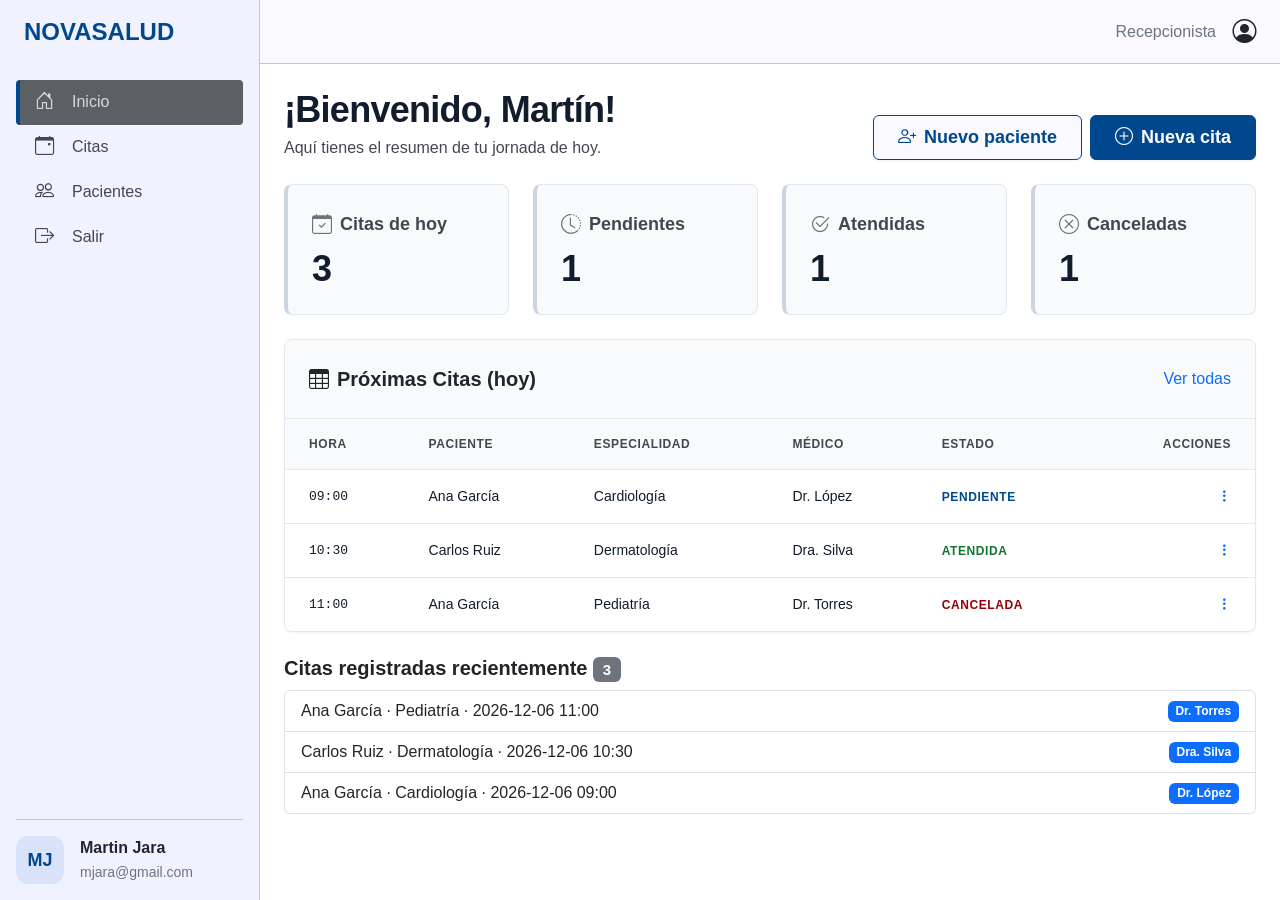
==== recepcionista/inicio.html @ 0fee8f6a "Primer commit" ====
<!DOCTYPE html>
<html lang="es">
<head>
    <meta charset="UTF-8" />
    <meta name="viewport" content="width=device-width, initial-scale=1.0" />
    <title>Inicio</title>
    <link rel="icon" type="image/svg+xml" href="assets/hospital-regular-full.svg">
    <link href="https://cdn.jsdelivr.net/npm/bootstrap@5.3.2/dist/css/bootstrap.min.css" rel="stylesheet" />
    <link rel="stylesheet" href="https://cdn.jsdelivr.net/npm/bootstrap-icons@1.11.3/font/bootstrap-icons.min.css" />
    <link rel="stylesheet" href="/css/styles_inicio.css" />
    </head>
    <body>


    <nav class="sidebar d-flex flex-column">
        <div class="sidebar-header">
        <h1 class="sidebar-brand">NOVASALUD</h1>
        </div>
        <ul class="nav nav-pills flex-column mb-auto">
        <li class="nav-item"><a href="#" class="nav-link active"><i class="bi bi-house-door"></i> Inicio</a></li>
        <li class="nav-item"><a href="#" class="nav-link"><i class="bi bi-calendar-event"></i> Citas</a></li>
        <li class="nav-item"><a href="#" class="nav-link"><i class="bi bi-people"></i> Pacientes</a></li>
        <li class="nav-item"><a href="/index.html" class="nav-link"><i class="bi bi-box-arrow-right"></i> Salir</a></li>
        </ul>
        <div class="sidebar-footer">
        <div class="d-flex align-items-center gap-3">
            <div class="avatar">MJ</div>
            <div>
            <div class="fw-semibold text-dark">Martin Jara</div>
            <small class="text-secondary">mjara@gmail.com</small>
            </div>
        </div>
        </div>
    </nav>

    <!-- ====== CONTENIDO PRINCIPAL ====== -->
    <main class="main-content">
        <header class="top-header d-flex justify-content-end align-items-center">
        <span class="text-secondary me-3">Recepcionista</span>
        <i class="bi bi-person-circle fs-4"></i>
        </header>

        <div class="container-fluid px-4 py-4">

        <div class="row align-items-end mb-4">
            <div class="col">
            <h1 class="welcome-title">¡Bienvenido, Martín!</h1>
            <p class="welcome-sub">Aquí tienes el resumen de tu jornada de hoy.</p>
            </div>
            <div class="col-auto d-flex gap-2">
            <button class="btn btn-outline-primary d-flex align-items-center gap-2" data-bs-toggle="modal" data-bs-target="#modalPaciente">
                <i class="bi bi-person-plus"></i> Nuevo paciente
            </button>
            <button class="btn btn-primary d-flex align-items-center gap-2" data-bs-toggle="modal" data-bs-target="#modalCita">
                <i class="bi bi-plus-circle"></i> Nueva cita
            </button>
            </div>
        </div>

        <!-- TARJETAS DE MÉTRICAS -->
        <div class="row g-4 mb-4" id="metricsContainer">
            <!-- Se llenan con JS -->
        </div>

        <!-- TABLA DE PRÓXIMAS CITAS (hoy) -->
        <div class="table-container mb-4">
            <div class="table-header d-flex justify-content-between align-items-center">
            <div class="d-flex align-items-center gap-2">
                <i class="bi bi-table fs-5"></i>
                <span class="fw-semibold fs-5">Próximas Citas (hoy)</span>
            </div>
            <a href="#" class="text-decoration-none text-primary">Ver todas</a>
            </div>
            <div class="table-responsive">
            <table class="table table-hover align-middle">
                <thead>
                <tr>
                    <th>HORA</th>
                    <th>PACIENTE</th>
                    <th>ESPECIALIDAD</th>
                    <th>MÉDICO</th>
                    <th>ESTADO</th>
                    <th class="text-end">ACCIONES</th>
                </tr>
                </thead>
                <tbody id="tableBody">
                <!-- Filas desde JS -->
                </tbody>
            </table>
            </div>
        </div>

        <!-- CITAS REGISTRADAS RECIENTEMENTE-->
        <div class="row">
            <div class="col-12">
            <h5 class="fw-bold">Citas registradas recientemente <span class="badge bg-secondary" id="citasCount">0</span></h5>
            <ul id="listaCitas" class="list-group"></ul>
            </div>
        </div>

        </div> 
    </main>

    <!-- MODAL NUEVO PACIENTE  -->
    <div class="modal fade" id="modalPaciente" tabindex="-1" aria-labelledby="modalPacienteLabel" aria-hidden="true">
        <div class="modal-dialog modal-lg">
        <div class="modal-content">
            <div class="modal-header">
            <h5 class="modal-title fw-bold" id="modalPacienteLabel" style="color:#00478d;">Nuevo Paciente</h5>
            <button type="button" class="btn-close" data-bs-dismiss="modal"></button>
            </div>
            <div class="modal-body">
            <h6 class="fw-semibold mb-3">Datos Personales</h6>
            <form id="formPaciente">
                <div class="row g-3">
                <div class="col-md-6">
                    <label class="form-label small fw-bold text-uppercase" style="letter-spacing:0.6px;">DNI</label>
                    <input type="text" class="form-control" id="pacienteDni" placeholder="Ingrese número de documento" required />
                </div>
                <div class="col-md-6">
                    <label class="form-label small fw-bold text-uppercase" style="letter-spacing:0.6px;">Nombres</label>
                    <input type="text" class="form-control" id="pacienteNombres" placeholder="Nombres del paciente" required />
                </div>
                <div class="col-md-6">
                    <label class="form-label small fw-bold text-uppercase" style="letter-spacing:0.6px;">Apellidos</label>
                    <input type="text" class="form-control" id="pacienteApellidos" placeholder="Apellidos del paciente" required />
                </div>
                <div class="col-md-6">
                    <label class="form-label small fw-bold text-uppercase" style="letter-spacing:0.6px;">Fecha de Nacimiento</label>
                    <input type="date" class="form-control" id="pacienteFechaNac" required />
                </div>
                </div>
                <h6 class="fw-semibold mt-4 mb-3">Contacto</h6>
                <div class="row g-3">
                <div class="col-md-6">
                    <label class="form-label small fw-bold text-uppercase" style="letter-spacing:0.6px;">Teléfono</label>
                    <input type="tel" class="form-control" id="pacienteTelefono" placeholder="+51 999 999 999" />
                </div>
                <div class="col-md-6">
                    <label class="form-label small fw-bold text-uppercase" style="letter-spacing:0.6px;">Correo electrónico</label>
                    <input type="email" class="form-control" id="pacienteCorreo" placeholder="ejemplo@correo.com" />
                </div>
                <div class="col-12">
                    <label class="form-label small fw-bold text-uppercase" style="letter-spacing:0.6px;">Dirección</label>
                    <input type="text" class="form-control" id="pacienteDireccion" placeholder="Av. Principal 123, Distrito" />
                </div>
                </div>
            </form>
            </div>
            <div class="modal-footer">
            <button type="button" class="btn btn-outline-secondary" data-bs-dismiss="modal">Cancelar</button>
            <button type="button" class="btn" id="btnGuardarPaciente" style="background:#00478d; color:#fff;">Registrar</button>
            </div>
        </div>
        </div>
    </div>

    <!-- MODAL NUEVA CITA-->
    <div class="modal fade" id="modalCita" tabindex="-1" aria-labelledby="modalCitaLabel" aria-hidden="true">
        <div class="modal-dialog modal-lg">
        <div class="modal-content">
            <div class="modal-header">
            <h5 class="modal-title fw-bold" id="modalCitaLabel" style="color:#00478d;">Nueva Cita</h5>
            <button type="button" class="btn-close" data-bs-dismiss="modal"></button>
            </div>
            <div class="modal-body">
            <form id="formCita">
                <div class="mb-3">
                <label class="form-label small fw-bold text-uppercase" style="letter-spacing:0.6px;">Paciente</label>
                <select class="form-select" id="citaPaciente" required>
                    <option value="">Buscar por DNI o Nombre...</option>
                </select>
                </div>
                <div class="row g-3">
                <div class="col-md-6">
                    <label class="form-label small fw-bold text-uppercase" style="letter-spacing:0.6px;">Especialidad</label>
                    <select class="form-select" id="citaEspecialidad" required>
                    <option value="">Seleccione especialidad</option>
                    <option>Cardiología</option>
                    <option>Dermatología</option>
                    <option>Pediatría</option>
                    <option>Oftalmología</option>
                    <option>Traumatología</option>
                    </select>
                </div>
                <div class="col-md-6">
                    <label class="form-label small fw-bold text-uppercase" style="letter-spacing:0.6px;">Sede</label>
                    <select class="form-select" id="citaSede" required>
                    <option value="">Seleccione sede</option>
                    <option>Sede Central</option>
                    <option>Sede Norte</option>
                    <option>Sede Sur</option>
                    </select>
                </div>
                <div class="col-md-6">
                    <label class="form-label small fw-bold text-uppercase" style="letter-spacing:0.6px;">Médico</label>
                    <select class="form-select" id="citaMedico" required>
                    <option value="">Seleccione un médico</option>
                    <option>Dr. López</option>
                    <option>Dra. Silva</option>
                    <option>Dr. Torres</option>
                    <option>Dra. Vega</option>
                    </select>
                </div>
                <div class="col-md-6">
                    <label class="form-label small fw-bold text-uppercase" style="letter-spacing:0.6px;">Fecha</label>
                    <input type="date" class="form-control" id="citaFecha" required />
                </div>
                <div class="col-md-6">
                    <label class="form-label small fw-bold text-uppercase" style="letter-spacing:0.6px;">Horario</label>
                    <select class="form-select" id="citaHorario" required>
                    <option value="">Seleccione horario</option>
                    <option>08:00</option><option>08:30</option><option>09:00</option>
                    <option>09:30</option><option>10:00</option><option>10:30</option>
                    <option>11:00</option><option>11:30</option><option>12:00</option>
                    </select>
                </div>
                <div class="col-12">
                    <label class="form-label small fw-bold text-uppercase" style="letter-spacing:0.6px;">Motivo de la consulta</label>
                    <textarea class="form-control" id="citaMotivo" rows="2" placeholder="Breve descripción del motivo de la cita..."></textarea>
                </div>
                </div>
            </form>
            </div>
            <div class="modal-footer">
            <button type="button" class="btn btn-outline-secondary" data-bs-dismiss="modal">Cancelar</button>
            <button type="button" class="btn" id="btnGuardarCita" style="background:#00478d; color:#fff;">Registrar</button>
            </div>
        </div>
        </div>
    </div>


    <!-- MODAL DETALLE DE CITA -->
    <div class="modal fade" id="modalDetalleCita" tabindex="-1" aria-hidden="true">
        <div class="modal-dialog">
        <div class="modal-content">
            <div class="modal-header">
            <h5 class="modal-title fw-bold" style="color:#00478d;">Detalle de cita</h5>
            <button type="button" class="btn-close" data-bs-dismiss="modal"></button>
            </div>
            <div class="modal-body" id="detalleCitaBody">
            <!-- Se llena con JS -->
            </div>
            <div class="modal-footer">
            <button type="button" class="btn btn-secondary" data-bs-dismiss="modal">Cerrar</button>
            </div>
        </div>
        </div>
    </div>

    <!-- MODAL REPROGRAMAR CITA-->
    <div class="modal fade" id="modalReprogramar" tabindex="-1" aria-hidden="true">
        <div class="modal-dialog modal-lg">
        <div class="modal-content">
            <div class="modal-header">
            <h5 class="modal-title fw-bold" style="color:#00478d;">Reprogramar cita</h5>
            <button type="button" class="btn-close" data-bs-dismiss="modal"></button>
            </div>
            <div class="modal-body">
            <form id="formReprogramar">
                <div class="mb-3">
                <label class="form-label small fw-bold text-uppercase" style="letter-spacing:0.6px;">Paciente</label>
                <input type="text" class="form-control" id="reprogramarPaciente" disabled />
                </div>
                <div class="row g-3">
                <div class="col-md-6">
                    <label class="form-label small fw-bold text-uppercase" style="letter-spacing:0.6px;">Sede</label>
                    <select class="form-select" id="reprogramarSede">
                    <option>Sede Central</option>
                    <option>Sede Norte</option>
                    <option>Sede Sur</option>
                    </select>
                </div>
                <div class="col-md-6">
                    <label class="form-label small fw-bold text-uppercase" style="letter-spacing:0.6px;">Especialidad</label>
                    <select class="form-select" id="reprogramarEspecialidad">
                    <option>Cardiología</option>
                    <option>Dermatología</option>
                    <option>Pediatría</option>
                    <option>Oftalmología</option>
                    <option>Traumatología</option>
                    </select>
                </div>
                <div class="col-md-6">
                    <label class="form-label small fw-bold text-uppercase" style="letter-spacing:0.6px;">Médico</label>
                    <select class="form-select" id="reprogramarMedico">
                    <option>Dr. López</option>
                    <option>Dra. Silva</option>
                    <option>Dr. Torres</option>
                    <option>Dra. Vega</option>
                    </select>
                </div>
                <div class="col-md-6">
                    <label class="form-label small fw-bold text-uppercase" style="letter-spacing:0.6px;">Fecha</label>
                    <input type="date" class="form-control" id="reprogramarFecha" />
                </div>
                <div class="col-12">
                    <label class="form-label small fw-bold text-uppercase" style="letter-spacing:0.6px;">Horarios disponibles</label>
                    <div id="horariosDisponibles" class="d-flex flex-wrap gap-2">
                    <!-- Botones de horarios se generan con JS -->
                    </div>
                    <input type="hidden" id="reprogramarHorario" />
                </div>
                <div class="col-12">
                    <label class="form-label small fw-bold text-uppercase" style="letter-spacing:0.6px;">Motivo de la consulta</label>
                    <textarea class="form-control" id="reprogramarMotivo" rows="2"></textarea>
                </div>
                </div>
            </form>
            </div>
            <div class="modal-footer">
            <button type="button" class="btn btn-outline-secondary" data-bs-dismiss="modal">Cancelar</button>
            <button type="button" class="btn" id="btnGuardarReprogramacion" style="background:#00478d; color:#fff;">Guardar cambios</button>
            </div>
        </div>
        </div>
    </div>

    <!-- MODAL CONFIRMAR CANCELACIÓN-->
    <div class="modal fade" id="modalCancelarCita" tabindex="-1" aria-hidden="true">
        <div class="modal-dialog">
        <div class="modal-content border-danger">
            <div class="modal-header bg-danger text-white">
            <h5 class="modal-title fw-bold">Confirmar cancelación</h5>
            <button type="button" class="btn-close btn-close-white" data-bs-dismiss="modal"></button>
            </div>
            <div class="modal-body" id="cancelarCitaBody">
            <!-- Se llena con JS -->
            </div>
            <div class="modal-footer">
            <button type="button" class="btn btn-outline-secondary" data-bs-dismiss="modal">Volver</button>
            <button type="button" class="btn btn-danger" id="btnConfirmarCancelacion">Confirmar cancelación</button>
            </div>
        </div>
        </div>
    </div>

    <!-- MODAL DE ÉXITO-->
    <div class="modal fade" id="modalExito" tabindex="-1" aria-hidden="true">
        <div class="modal-dialog modal-sm">
        <div class="modal-content border-success">
            <div class="modal-body text-center p-4">
            <i class="bi bi-check-circle-fill text-success display-1"></i>
            <h5 class="fw-bold mt-3" id="exitoMensaje">¡Registro exitoso!</h5>
            </div>
            <div class="modal-footer justify-content-center border-0">
            <button type="button" class="btn btn-success" data-bs-dismiss="modal">Aceptar</button>
            </div>
        </div>
        </div>
    </div>

    <script src="https://cdn.jsdelivr.net/npm/bootstrap@5.3.2/dist/js/bootstrap.bundle.min.js"></script>
    <script src="/js/citas.js"></script>
</body>
</html>
---- css/styles_inicio.css ----
body {
    background: #ffffff;
    font-family: 'Inter', -apple-system, BlinkMacSystemFont, sans-serif;
    margin: 0;
    padding: 0;
    }

    .sidebar {
    position: fixed;
    top: 0;
    left: 0;
    bottom: 0;
    width: 260px;
    background: #f0f3ff;
    border-right: 1px solid #c2c6d4;
    padding: 16px;
    height: 100vh;
    overflow-y: auto;
    display: flex;
    flex-direction: column;
    }

    .sidebar-brand {
    color: #00478d;
    font-size: 24px;
    font-weight: 700;
    line-height: 32px;
    margin: 0 0 32px 0;
    padding: 0 8px;
    }

    .nav-pills .nav-link {
    border-radius: 4px;
    padding: 8px 16px;
    color: #424752;
    font-weight: 400;
    display: flex;
    align-items: center;
    gap: 16px;
    }

    .nav-pills .nav-link i {
    font-size: 1.2rem;
    width: 1.5rem;
    text-align: center;
    }

    .nav-pills .nav-link.active {
    background: #5b6063;
    color: #d6dade;
    border-left: 4px solid #00478d;
    padding-left: 12px;
    }

    .nav-pills .nav-link:not(.active):hover {
    background: #e9edf5;
    }

    .sidebar-footer {
    border-top: 1px solid #c2c6d4;
    padding-top: 16px;
    margin-top: auto;
    }

    .avatar {
    background: #d8e3fa;
    border-radius: 12px;
    width: 48px;
    height: 48px;
    display: flex;
    align-items: center;
    justify-content: center;
    font-weight: 700;
    font-size: 18px;
    color: #00478d;
    flex-shrink: 0;
    }

    .main-content {
    margin-left: 260px;
    min-height: 100vh;
    display: flex;
    flex-direction: column;
    }

    .top-header {
    height: 64px;
    padding: 0 24px;
    background: #f9f9ff;
    border-bottom: 1px solid #c2c6d4;
    flex-shrink: 0;
    }

    .welcome-title {
    color: #111c2c;
    font-size: 36px;
    font-weight: 700;
    letter-spacing: -0.72px;
    line-height: 44px;
    margin-bottom: 4px;
    }

    .welcome-sub {
    color: #424752;
    font-size: 16px;
    font-weight: 400;
    margin: 0;
    }

    .btn-outline-primary {
    border-color: #00478d;
    color: #00478d;
    background: #f9f9ff;
    font-weight: 600;
    font-size: 18px;
    padding: 8px 24px;
    box-shadow: 0 1px 2px rgba(0,0,0,0.05);
    }
    .btn-outline-primary:hover {
    background: #00478d;
    color: #fff;
    }

    .btn-primary {
    background: #00478d;
    border-color: #00478d;
    font-weight: 600;
    font-size: 18px;
    padding: 8px 24px;
    box-shadow: 0 1px 2px rgba(0,0,0,0.05);
    }
    .btn-primary:hover {
    background: #003366;
    border-color: #003366;
    }


    .card-metric {
    background: #f8fafc;
    border: 1px solid #e2e8f0;
    border-left-width: 4px;
    border-radius: 8px;
    padding: 24px;
    height: 100%;
    transition: box-shadow 0.15s;
    border-left-color: #cbd5e1 !important;
    }
    .card-metric:hover {
    box-shadow: 0 4px 12px rgba(0,0,0,0.05);
    }

    .metric-label {
    color: #424752;
    font-weight: 600;
    font-size: 18px;
    }

    .metric-number {
    color: #111c2c;
    font-size: 36px;
    font-weight: 700;
    letter-spacing: -0.72px;
    line-height: 1.2;
    display: block;
    }

    /* TABLA */
    .table-container {
    background: #f9f9ff;
    border: 1px solid #e2e8f0;
    border-radius: 8px;
    overflow: hidden;
    box-shadow: 0 1px 2px rgba(0,0,0,0.05);
    }

    .table-header {
    padding: 24px;
    background: #f8fafc;
    border-bottom: 1px solid #e2e8f0;
    }

    .table {
    margin-bottom: 0;
    font-size: 14px;
    }
    .table thead th {
    background: #f8fafc;
    color: #424752;
    font-size: 12px;
    font-weight: 700;
    letter-spacing: 0.6px;
    text-transform: uppercase;
    padding: 16px 24px;
    border-bottom: 1px solid #e2e8f0;
    }
    .table tbody td {
    padding: 16px 24px;
    vertical-align: middle;
    border-bottom: 1px solid #e2e8f0;
    color: #111c2c;
    }
    .table tbody tr:last-child td {
    border-bottom: none;
    }
    .table tbody tr:hover {
    background: #f1f4f9;
    }

    .font-monospace {
    font-family: 'JetBrains Mono', monospace;
    font-size: 13px;
    }

    /*ESTADOS */
    .estado-texto {
    font-weight: 700;
    font-size: 12px;
    letter-spacing: 0.6px;
    text-transform: uppercase;
    }
    .estado-texto.pendiente {
    color: #00478d;
    }
    .estado-texto.atendida {
    color: #137333;
    }
    .estado-texto.cancelada {
    color: #93000a;
    }

    /* MODALES*/
    /* ---- Color principal #00478d en focus de inputs ---- */
.form-control:focus,
.form-select:focus {
    border-color: #00478d;
    box-shadow: 0 0 0 3px rgba(0, 71, 141, 0.1);
    }

    /* ---- Botones de horario (no hay equivalente en Bootstrap) ---- */
    .btn-horario {
    border: 1px solid #c2c6d4;
    border-radius: 6px;
    padding: 6px 16px;
    background: #fff;
    color: #424752;
    transition: all 0.15s;
    cursor: pointer;
    }
    .btn-horario:hover {
    border-color: #00478d;
    background: #f0f3ff;
    }
    .btn-horario.seleccionado {
    background: #00478d;
    color: #fff;
    border-color: #00478d;
    }

    /* ---- Borde izquierdo de las tarjetas de métricas (si no usas card-metric) ---- */
    .card-metric {
    border-left: 4px solid #cbd5e1 !important;
    }

    /* ---- Ajuste responsive de la barra lateral (si no usas clases de Bootstrap) ---- */
    @media (max-width: 768px) {
    .sidebar {
        position: relative !important;
        width: 100% !important;
        height: auto !important;
        border-right: none !important;
        border-bottom: 1px solid #c2c6d4;
    }
    .main-content {
        margin-left: 0 !important;
    }
}
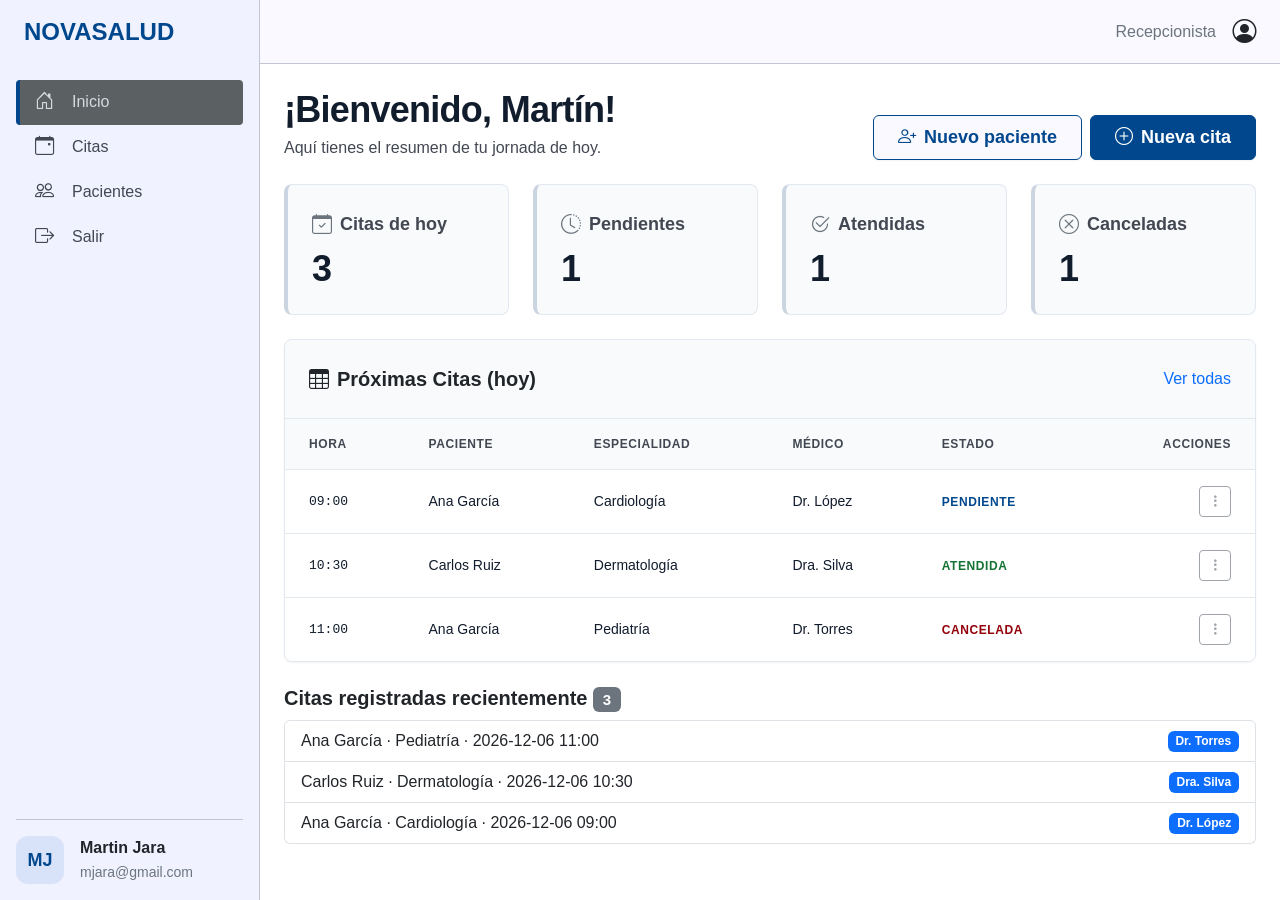
==== commit 1e631484: "version 2" ====
--- a/recepcionista/inicio.html
+++ b/recepcionista/inicio.html
@@ -100,61 +100,7 @@
 
         </div> 
     </main>
-
-    <!-- MODAL NUEVO PACIENTE  -->
-    <div class="modal fade" id="modalPaciente" tabindex="-1" aria-labelledby="modalPacienteLabel" aria-hidden="true">
-        <div class="modal-dialog modal-lg">
-        <div class="modal-content">
-            <div class="modal-header">
-            <h5 class="modal-title fw-bold" id="modalPacienteLabel" style="color:#00478d;">Nuevo Paciente</h5>
-            <button type="button" class="btn-close" data-bs-dismiss="modal"></button>
-            </div>
-            <div class="modal-body">
-            <h6 class="fw-semibold mb-3">Datos Personales</h6>
-            <form id="formPaciente">
-                <div class="row g-3">
-                <div class="col-md-6">
-                    <label class="form-label small fw-bold text-uppercase" style="letter-spacing:0.6px;">DNI</label>
-                    <input type="text" class="form-control" id="pacienteDni" placeholder="Ingrese número de documento" required />
-                </div>
-                <div class="col-md-6">
-                    <label class="form-label small fw-bold text-uppercase" style="letter-spacing:0.6px;">Nombres</label>
-                    <input type="text" class="form-control" id="pacienteNombres" placeholder="Nombres del paciente" required />
-                </div>
-                <div class="col-md-6">
-                    <label class="form-label small fw-bold text-uppercase" style="letter-spacing:0.6px;">Apellidos</label>
-                    <input type="text" class="form-control" id="pacienteApellidos" placeholder="Apellidos del paciente" required />
-                </div>
-                <div class="col-md-6">
-                    <label class="form-label small fw-bold text-uppercase" style="letter-spacing:0.6px;">Fecha de Nacimiento</label>
-                    <input type="date" class="form-control" id="pacienteFechaNac" required />
-                </div>
-                </div>
-                <h6 class="fw-semibold mt-4 mb-3">Contacto</h6>
-                <div class="row g-3">
-                <div class="col-md-6">
-                    <label class="form-label small fw-bold text-uppercase" style="letter-spacing:0.6px;">Teléfono</label>
-                    <input type="tel" class="form-control" id="pacienteTelefono" placeholder="+51 999 999 999" />
-                </div>
-                <div class="col-md-6">
-                    <label class="form-label small fw-bold text-uppercase" style="letter-spacing:0.6px;">Correo electrónico</label>
-                    <input type="email" class="form-control" id="pacienteCorreo" placeholder="ejemplo@correo.com" />
-                </div>
-                <div class="col-12">
-                    <label class="form-label small fw-bold text-uppercase" style="letter-spacing:0.6px;">Dirección</label>
-                    <input type="text" class="form-control" id="pacienteDireccion" placeholder="Av. Principal 123, Distrito" />
-                </div>
-                </div>
-            </form>
-            </div>
-            <div class="modal-footer">
-            <button type="button" class="btn btn-outline-secondary" data-bs-dismiss="modal">Cancelar</button>
-            <button type="button" class="btn" id="btnGuardarPaciente" style="background:#00478d; color:#fff;">Registrar</button>
-            </div>
-        </div>
-        </div>
-    </div>
-
+    
     <!-- MODAL NUEVA CITA-->
     <div class="modal fade" id="modalCita" tabindex="-1" aria-labelledby="modalCitaLabel" aria-hidden="true">
         <div class="modal-dialog modal-lg">
@@ -249,107 +195,6 @@
         </div>
     </div>
 
-    <!-- MODAL REPROGRAMAR CITA-->
-    <div class="modal fade" id="modalReprogramar" tabindex="-1" aria-hidden="true">
-        <div class="modal-dialog modal-lg">
-        <div class="modal-content">
-            <div class="modal-header">
-            <h5 class="modal-title fw-bold" style="color:#00478d;">Reprogramar cita</h5>
-            <button type="button" class="btn-close" data-bs-dismiss="modal"></button>
-            </div>
-            <div class="modal-body">
-            <form id="formReprogramar">
-                <div class="mb-3">
-                <label class="form-label small fw-bold text-uppercase" style="letter-spacing:0.6px;">Paciente</label>
-                <input type="text" class="form-control" id="reprogramarPaciente" disabled />
-                </div>
-                <div class="row g-3">
-                <div class="col-md-6">
-                    <label class="form-label small fw-bold text-uppercase" style="letter-spacing:0.6px;">Sede</label>
-                    <select class="form-select" id="reprogramarSede">
-                    <option>Sede Central</option>
-                    <option>Sede Norte</option>
-                    <option>Sede Sur</option>
-                    </select>
-                </div>
-                <div class="col-md-6">
-                    <label class="form-label small fw-bold text-uppercase" style="letter-spacing:0.6px;">Especialidad</label>
-                    <select class="form-select" id="reprogramarEspecialidad">
-                    <option>Cardiología</option>
-                    <option>Dermatología</option>
-                    <option>Pediatría</option>
-                    <option>Oftalmología</option>
-                    <option>Traumatología</option>
-                    </select>
-                </div>
-                <div class="col-md-6">
-                    <label class="form-label small fw-bold text-uppercase" style="letter-spacing:0.6px;">Médico</label>
-                    <select class="form-select" id="reprogramarMedico">
-                    <option>Dr. López</option>
-                    <option>Dra. Silva</option>
-                    <option>Dr. Torres</option>
-                    <option>Dra. Vega</option>
-                    </select>
-                </div>
-                <div class="col-md-6">
-                    <label class="form-label small fw-bold text-uppercase" style="letter-spacing:0.6px;">Fecha</label>
-                    <input type="date" class="form-control" id="reprogramarFecha" />
-                </div>
-                <div class="col-12">
-                    <label class="form-label small fw-bold text-uppercase" style="letter-spacing:0.6px;">Horarios disponibles</label>
-                    <div id="horariosDisponibles" class="d-flex flex-wrap gap-2">
-                    <!-- Botones de horarios se generan con JS -->
-                    </div>
-                    <input type="hidden" id="reprogramarHorario" />
-                </div>
-                <div class="col-12">
-                    <label class="form-label small fw-bold text-uppercase" style="letter-spacing:0.6px;">Motivo de la consulta</label>
-                    <textarea class="form-control" id="reprogramarMotivo" rows="2"></textarea>
-                </div>
-                </div>
-            </form>
-            </div>
-            <div class="modal-footer">
-            <button type="button" class="btn btn-outline-secondary" data-bs-dismiss="modal">Cancelar</button>
-            <button type="button" class="btn" id="btnGuardarReprogramacion" style="background:#00478d; color:#fff;">Guardar cambios</button>
-            </div>
-        </div>
-        </div>
-    </div>
-
-    <!-- MODAL CONFIRMAR CANCELACIÓN-->
-    <div class="modal fade" id="modalCancelarCita" tabindex="-1" aria-hidden="true">
-        <div class="modal-dialog">
-        <div class="modal-content border-danger">
-            <div class="modal-header bg-danger text-white">
-            <h5 class="modal-title fw-bold">Confirmar cancelación</h5>
-            <button type="button" class="btn-close btn-close-white" data-bs-dismiss="modal"></button>
-            </div>
-            <div class="modal-body" id="cancelarCitaBody">
-            <!-- Se llena con JS -->
-            </div>
-            <div class="modal-footer">
-            <button type="button" class="btn btn-outline-secondary" data-bs-dismiss="modal">Volver</button>
-            <button type="button" class="btn btn-danger" id="btnConfirmarCancelacion">Confirmar cancelación</button>
-            </div>
-        </div>
-        </div>
-    </div>
-
-    <!-- MODAL DE ÉXITO-->
-    <div class="modal fade" id="modalExito" tabindex="-1" aria-hidden="true">
-        <div class="modal-dialog modal-sm">
-        <div class="modal-content border-success">
-            <div class="modal-body text-center p-4">
-            <i class="bi bi-check-circle-fill text-success display-1"></i>
-            <h5 class="fw-bold mt-3" id="exitoMensaje">¡Registro exitoso!</h5>
-            </div>
-            <div class="modal-footer justify-content-center border-0">
-            <button type="button" class="btn btn-success" data-bs-dismiss="modal">Aceptar</button>
-            </div>
-        </div>
-        </div>
-    </div>
 
     <script src="https://cdn.jsdelivr.net/npm/bootstrap@5.3.2/dist/js/bootstrap.bundle.min.js"></script>
     <script src="/js/citas.js"></script>
